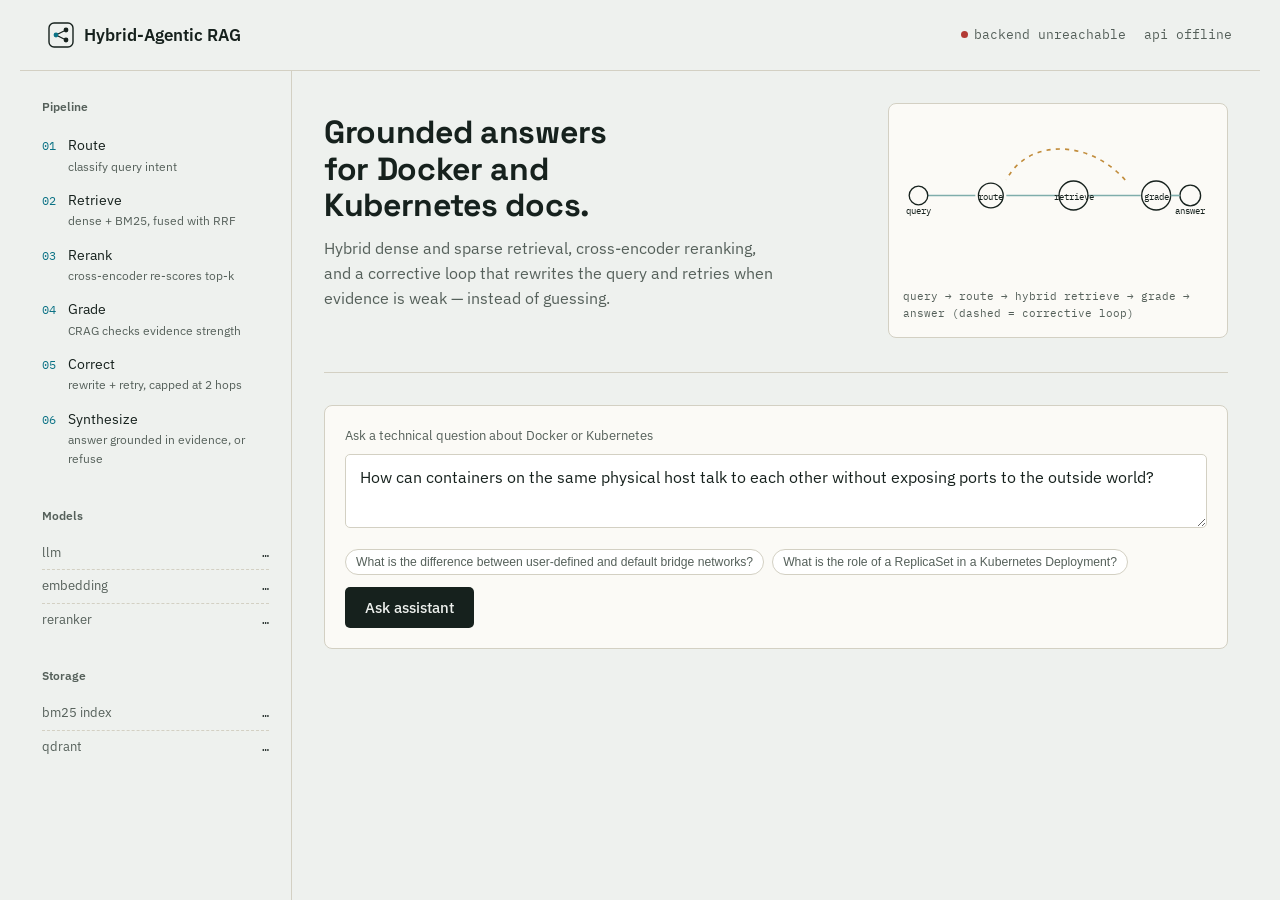
==== frontend/index.html @ 3bd8dc23 "feat: integrate pixel-faithful Claude frontend and optimize RAG query latency - Add pixel-faithful C" ====
<!DOCTYPE html>
<html lang="en">
<head>
<meta charset="UTF-8">
<meta name="viewport" content="width=device-width, initial-scale=1.0">
<title>Hybrid-Agentic RAG</title>
<link rel="preconnect" href="https://fonts.googleapis.com">
<link rel="preconnect" href="https://fonts.gstatic.com" crossorigin>
<link href="https://fonts.googleapis.com/css2?family=Space+Grotesk:wght@500;600;700&family=IBM+Plex+Sans:wght@400;500;600&family=IBM+Plex+Mono:wght@400;500&display=swap" rel="stylesheet">
<style>
  :root{
    --paper: #EEF1EE;
    --surface: #FBFAF6;
    --hairline: #D3D0C3;
    --ink: #16211D;
    --ink-soft: #55605A;
    --accent: #0B7285;
    --accent-soft: #DCEBEA;
    --accent-line: #7FADAB;
    --good: #2F7D53;
    --good-bg: #E4F0E7;
    --warn: #B8791C;
    --warn-bg: #F6EBD8;
    --bad: #B23A34;
    --bad-bg: #F5E2E0;
    --radius: 5px;
    --radius-lg: 8px;
  }

  @media (prefers-reduced-motion: reduce){
    *{ animation-duration: 0.001ms !important; transition-duration: 0.001ms !important; }
  }

  *{ box-sizing: border-box; }

  html, body{
    margin: 0;
    padding: 0;
    background: var(--paper);
    color: var(--ink);
    font-family: 'IBM Plex Sans', sans-serif;
    font-size: 16px;
    line-height: 1.55;
  }

  h1, h2, h3{
    font-family: 'Space Grotesk', sans-serif;
    margin: 0;
    letter-spacing: -0.01em;
  }

  code, .mono{
    font-family: 'IBM Plex Mono', monospace;
  }

  a{ color: inherit; }

  :focus-visible{
    outline: 2px solid var(--accent);
    outline-offset: 2px;
    border-radius: 3px;
  }

  /* ---------- shell ---------- */

  .shell{
    display: grid;
    grid-template-columns: 272px 1fr;
    grid-template-rows: auto 1fr;
    min-height: 100vh;
    max-width: 1240px;
    margin: 0 auto;
  }

  header.top{
    grid-column: 1 / -1;
    display: flex;
    align-items: center;
    justify-content: space-between;
    padding: 22px 28px;
    border-bottom: 1px solid var(--hairline);
  }

  .brand{
    display: flex;
    align-items: center;
    gap: 10px;
  }

  .brand-mark{
    width: 26px;
    height: 26px;
    flex: none;
  }

  .brand-name{
    font-size: 1.05rem;
    font-weight: 600;
  }

  .top-meta{
    display: flex;
    align-items: center;
    gap: 18px;
    font-family: 'IBM Plex Mono', monospace;
    font-size: 0.8rem;
    color: var(--ink-soft);
  }

  .status-dot{
    display: inline-block;
    width: 7px;
    height: 7px;
    border-radius: 50%;
    background: var(--good);
    margin-right: 6px;
    position: relative;
    top: -1px;
  }

  .status-dot.fail{
    background: var(--bad);
  }

  /* ---------- rail ---------- */

  aside.rail{
    border-right: 1px solid var(--hairline);
    padding: 26px 22px;
  }

  .rail-section{
    margin-bottom: 30px;
  }

  .rail-title{
    font-size: 0.78rem;
    font-weight: 600;
    color: var(--ink-soft);
    margin-bottom: 12px;
  }

  .pipe-step{
    display: flex;
    align-items: flex-start;
    gap: 10px;
    padding: 7px 0;
    font-size: 0.86rem;
  }

  .pipe-num{
    font-family: 'IBM Plex Mono', monospace;
    font-size: 0.72rem;
    color: var(--accent);
    width: 16px;
    flex: none;
    padding-top: 2px;
  }

  .pipe-label{ color: var(--ink); }
  .pipe-sub{ display:block; color: var(--ink-soft); font-size: 0.78rem; }

  .model-row{
    display: flex;
    justify-content: space-between;
    align-items: baseline;
    padding: 6px 0;
    border-bottom: 1px dashed var(--hairline);
    font-size: 0.82rem;
    gap: 10px;
  }
  .model-row:last-child{ border-bottom: none; }

  .model-key{ color: var(--ink-soft); }
  .model-val{
    font-family: 'IBM Plex Mono', monospace;
    font-size: 0.76rem;
    color: var(--ink);
    text-align: right;
    word-break: break-word;
  }

  /* ---------- main ---------- */

  main{
    padding: 32px 32px 60px;
  }

  .hero{
    display: grid;
    grid-template-columns: 1fr 340px;
    gap: 36px;
    align-items: center;
    padding-bottom: 34px;
    border-bottom: 1px solid var(--hairline);
    margin-bottom: 32px;
  }

  .hero h1{
    font-size: 2rem;
    line-height: 1.15;
    max-width: 15ch;
  }

  .hero p{
    margin-top: 12px;
    max-width: 46ch;
    color: var(--ink-soft);
  }

  .diagram-wrap{
    background: var(--surface);
    border: 1px solid var(--hairline);
    border-radius: var(--radius-lg);
    padding: 14px;
  }

  .diagram-cap{
    font-family: 'IBM Plex Mono', monospace;
    font-size: 0.7rem;
    color: var(--ink-soft);
    margin-top: 8px;
  }

  .flow-line{
    fill: none;
    stroke: var(--accent-line);
    stroke-width: 1.6;
    stroke-dasharray: 480;
    stroke-dashoffset: 480;
    animation: draw 1.4s ease forwards 0.2s;
  }
  .flow-line.loop{
    stroke-dasharray: 4 5;
    stroke: var(--warn);
    opacity: 0.85;
  }
  @keyframes draw{ to{ stroke-dashoffset: 0; } }

  .node circle{ fill: var(--surface); stroke: var(--ink); stroke-width: 1.3; }
  .node text{
    font-family: 'IBM Plex Mono', monospace;
    font-size: 8.5px;
    fill: var(--ink);
  }

  /* ---------- query panel ---------- */

  .query-panel{
    background: var(--surface);
    border: 1px solid var(--hairline);
    border-radius: var(--radius-lg);
    padding: 20px;
    margin-bottom: 26px;
  }

  .query-panel label{
    display: block;
    font-size: 0.82rem;
    color: var(--ink-soft);
    margin-bottom: 8px;
  }

  textarea{
    width: 100%;
    min-height: 74px;
    resize: vertical;
    font-family: 'IBM Plex Sans', sans-serif;
    font-size: 0.98rem;
    color: var(--ink);
    background: #fff;
    border: 1px solid var(--hairline);
    border-radius: var(--radius);
    padding: 12px 14px;
  }
  textarea:focus{ border-color: var(--accent); }

  .query-actions{
    display: flex;
    align-items: center;
    justify-content: space-between;
    margin-top: 14px;
    flex-wrap: wrap;
    gap: 12px;
  }

  .chip-row{
    display: flex;
    gap: 8px;
    flex-wrap: wrap;
  }

  .chip{
    font-size: 0.76rem;
    padding: 5px 10px;
    border: 1px solid var(--hairline);
    background: #fff;
    border-radius: 999px;
    cursor: pointer;
    color: var(--ink-soft);
    transition: border-color 0.15s, color 0.15s;
  }
  .chip:hover{ border-color: var(--accent); color: var(--accent); }

  button.ask{
    background: var(--ink);
    color: var(--paper);
    border: none;
    padding: 11px 20px;
    border-radius: var(--radius);
    font-family: 'IBM Plex Sans', sans-serif;
    font-weight: 500;
    font-size: 0.92rem;
    cursor: pointer;
    transition: background 0.15s;
    white-space: nowrap;
  }
  button.ask:hover{ background: var(--accent); }
  button.ask:disabled{ opacity: 0.55; cursor: default; }

  .run-log{
    margin-top: 14px;
    font-family: 'IBM Plex Mono', monospace;
    font-size: 0.78rem;
    color: var(--ink-soft);
    display: none;
  }
  .run-log.active{ display: block; }
  .run-log span{ color: var(--accent); }

  /* ---------- result ---------- */

  #result{
    display: none;
  }
  #result.active{
    display: block;
    animation: reveal 0.35s ease;
  }
  @keyframes reveal{
    from{ opacity: 0; transform: translateY(6px); }
    to{ opacity: 1; transform: translateY(0); }
  }

  .answer-card{
    border: 1px solid var(--hairline);
    background: var(--surface);
    border-radius: var(--radius-lg);
    padding: 22px;
  }

  .answer-card h2{
    font-size: 1rem;
    margin-bottom: 12px;
  }

  .answer-card p{
    margin: 0;
    max-width: 68ch;
  }

  .entity{
    font-family: 'IBM Plex Mono', monospace;
    font-size: 0.85em;
    background: var(--accent-soft);
    color: var(--accent);
    padding: 1px 6px;
    border-radius: 4px;
  }

  .stat-strip{
    display: grid;
    grid-template-columns: repeat(4, 1fr);
    gap: 1px;
    background: var(--hairline);
    border: 1px solid var(--hairline);
    border-radius: var(--radius-lg);
    overflow: hidden;
    margin: 22px 0;
  }

  .stat{
    background: var(--surface);
    padding: 16px 18px;
  }

  .stat-label{
    font-size: 0.74rem;
    color: var(--ink-soft);
    margin-bottom: 6px;
  }

  .stat-val{
    font-family: 'Space Grotesk', sans-serif;
    font-size: 1.35rem;
    font-weight: 600;
  }

  .badge{
    display: inline-block;
    font-family: 'IBM Plex Mono', monospace;
    font-size: 0.72rem;
    padding: 2px 8px;
    border-radius: 4px;
  }
  .badge.good{ background: var(--good-bg); color: var(--good); }
  .badge.warn{ background: var(--warn-bg); color: var(--warn); }
  .badge.bad{ background: var(--bad-bg); color: var(--bad); }

  details.trace{
    border: 1px solid var(--hairline);
    border-radius: var(--radius-lg);
    background: var(--surface);
    padding: 4px 18px;
  }

  details.trace summary{
    cursor: pointer;
    padding: 14px 0;
    font-weight: 500;
    font-size: 0.9rem;
    list-style: none;
    display: flex;
    align-items: center;
    justify-content: space-between;
  }
  details.trace summary::-webkit-details-marker{ display: none; }
  details.trace summary::after{
    content: '+';
    font-family: 'IBM Plex Mono', monospace;
    color: var(--ink-soft);
    font-size: 1rem;
  }
  details.trace[open] summary::after{ content: '–'; }

  .trace-steps{
    padding: 2px 0 18px;
    border-top: 1px dashed var(--hairline);
  }

  .trace-step{
    display: grid;
    grid-template-columns: 90px 1fr;
    gap: 14px;
    padding: 10px 0;
    font-size: 0.83rem;
  }
  .trace-step + .trace-step{ border-top: 1px solid var(--hairline); }

  .trace-tag{
    font-family: 'IBM Plex Mono', monospace;
    font-size: 0.7rem;
    color: var(--accent);
    padding-top: 1px;
  }

  .trace-body code{
    display: block;
    margin-top: 4px;
    color: var(--ink-soft);
    font-size: 0.78rem;
  }

  /* ---------- sources ---------- */

  .sources-section{
    margin-top: 22px;
  }

  .sources-title{
    font-size: 0.9rem;
    font-weight: 500;
    margin-bottom: 12px;
  }

  .source-card{
    border: 1px solid var(--hairline);
    border-radius: var(--radius-lg);
    background: var(--surface);
    margin-bottom: 10px;
    overflow: hidden;
  }

  .source-header{
    display: flex;
    justify-content: space-between;
    align-items: center;
    padding: 12px 16px;
    cursor: pointer;
    font-size: 0.82rem;
  }
  .source-header:hover{ background: var(--paper); }

  .source-id{
    font-family: 'IBM Plex Mono', monospace;
    font-size: 0.76rem;
    color: var(--accent);
    font-weight: 500;
  }

  .source-meta{
    display: flex;
    align-items: center;
    gap: 10px;
    font-size: 0.76rem;
    color: var(--ink-soft);
  }

  .source-score{
    font-family: 'IBM Plex Mono', monospace;
    font-size: 0.72rem;
    padding: 2px 8px;
    border-radius: 4px;
    background: var(--accent-soft);
    color: var(--accent);
  }

  .source-body{
    display: none;
    padding: 0 16px 14px;
    border-top: 1px dashed var(--hairline);
    font-size: 0.82rem;
    color: var(--ink-soft);
    line-height: 1.55;
    white-space: pre-wrap;
    word-break: break-word;
  }

  .source-card.open .source-body{
    display: block;
    padding-top: 12px;
  }

  .source-chevron{
    font-family: 'IBM Plex Mono', monospace;
    font-size: 0.7rem;
    color: var(--ink-soft);
    transition: transform 0.15s;
  }

  .source-card.open .source-chevron{
    transform: rotate(90deg);
  }

  /* ---------- error ---------- */

  .error-card{
    border: 1px solid var(--bad);
    background: var(--bad-bg);
    border-radius: var(--radius-lg);
    padding: 16px 20px;
    margin-bottom: 22px;
    font-size: 0.88rem;
    color: var(--bad);
    display: none;
  }
  .error-card.active{ display: block; }

  @media (max-width: 860px){
    .shell{ grid-template-columns: 1fr; }
    aside.rail{ border-right: none; border-bottom: 1px solid var(--hairline); }
    .hero{ grid-template-columns: 1fr; }
    .stat-strip{ grid-template-columns: repeat(2, 1fr); }
  }
</style>
</head>
<body>

<div class="shell">

  <header class="top">
    <div class="brand">
      <svg class="brand-mark" viewBox="0 0 26 26" fill="none">
        <rect x="1" y="1" width="24" height="24" rx="5" stroke="#16211D" stroke-width="1.4"/>
        <circle cx="8" cy="13" r="2.4" fill="#0B7285"/>
        <circle cx="18" cy="8" r="2.4" fill="#16211D"/>
        <circle cx="18" cy="18" r="2.4" fill="#16211D"/>
        <path d="M10 12L16 9M10 14L16 17" stroke="#16211D" stroke-width="1.2"/>
      </svg>
      <span class="brand-name">Hybrid-Agentic RAG</span>
    </div>
    <div class="top-meta">
      <span><span class="status-dot" id="ollamaDot"></span><span id="ollamaLabel">ollama checking…</span></span>
      <span class="mono" id="apiVersion">api …</span>
    </div>
  </header>

  <aside class="rail">
    <div class="rail-section">
      <div class="rail-title">Pipeline</div>
      <div class="pipe-step"><span class="pipe-num">01</span><span class="pipe-label">Route<span class="pipe-sub">classify query intent</span></span></div>
      <div class="pipe-step"><span class="pipe-num">02</span><span class="pipe-label">Retrieve<span class="pipe-sub">dense + BM25, fused with RRF</span></span></div>
      <div class="pipe-step"><span class="pipe-num">03</span><span class="pipe-label">Rerank<span class="pipe-sub">cross-encoder re-scores top-k</span></span></div>
      <div class="pipe-step"><span class="pipe-num">04</span><span class="pipe-label">Grade<span class="pipe-sub">CRAG checks evidence strength</span></span></div>
      <div class="pipe-step"><span class="pipe-num">05</span><span class="pipe-label">Correct<span class="pipe-sub">rewrite + retry, capped at 2 hops</span></span></div>
      <div class="pipe-step"><span class="pipe-num">06</span><span class="pipe-label">Synthesize<span class="pipe-sub">answer grounded in evidence, or refuse</span></span></div>
    </div>

    <div class="rail-section">
      <div class="rail-title">Models</div>
      <div class="model-row"><span class="model-key">llm</span><span class="model-val" id="modelLlm">…</span></div>
      <div class="model-row"><span class="model-key">embedding</span><span class="model-val" id="modelEmbed">…</span></div>
      <div class="model-row"><span class="model-key">reranker</span><span class="model-val" id="modelReranker">…</span></div>
    </div>

    <div class="rail-section">
      <div class="rail-title">Storage</div>
      <div class="model-row"><span class="model-key">bm25 index</span><span class="model-val" id="storageBm25">…</span></div>
      <div class="model-row"><span class="model-key">qdrant</span><span class="model-val" id="storageQdrant">…</span></div>
    </div>
  </aside>

  <main>
    <section class="hero">
      <div>
        <h1>Grounded answers for Docker and Kubernetes docs.</h1>
        <p>Hybrid dense and sparse retrieval, cross-encoder reranking, and a corrective loop that rewrites the query and retries when evidence is weak — instead of guessing.</p>
      </div>
      <div class="diagram-wrap">
        <svg viewBox="0 0 300 150" width="100%">
          <path class="flow-line" d="M20 75 H70" />
          <path class="flow-line" d="M100 75 H150" />
          <path class="flow-line" d="M180 75 H230" />
          <path class="flow-line loop" d="M215 60 C 180 20, 120 20, 100 60" />
          <g class="node"><circle cx="15" cy="75" r="9"/><text x="15" y="93" text-anchor="middle">query</text></g>
          <g class="node"><circle cx="85" cy="75" r="12"/><text x="85" y="79" text-anchor="middle">route</text></g>
          <g class="node"><circle cx="165" cy="75" r="14"/><text x="165" y="79" text-anchor="middle">retrieve</text></g>
          <g class="node"><circle cx="245" cy="75" r="14"/><text x="245" y="79" text-anchor="middle">grade</text></g>
          <g class="node"><circle cx="278" cy="75" r="10"/><text x="278" y="93" text-anchor="middle">answer</text></g>
          <path class="flow-line" d="M259 75 H268" />
        </svg>
        <div class="diagram-cap">query → route → hybrid retrieve → grade → answer (dashed = corrective loop)</div>
      </div>
    </section>

    <section class="query-panel">
      <label for="q">Ask a technical question about Docker or Kubernetes</label>
      <textarea id="q">How can containers on the same physical host talk to each other without exposing ports to the outside world?</textarea>
      <div class="query-actions">
        <div class="chip-row">
          <button class="chip" type="button" onclick="fillQ(this)">What is the difference between user-defined and default bridge networks?</button>
          <button class="chip" type="button" onclick="fillQ(this)">What is the role of a ReplicaSet in a Kubernetes Deployment?</button>
        </div>
        <button class="ask" id="askBtn" onclick="runQuery()">Ask assistant</button>
      </div>
      <div class="run-log" id="runLog"></div>
    </section>

    <div class="error-card" id="errorCard"></div>

    <section id="result">
      <div class="answer-card">
        <h2>Answer</h2>
        <p id="answerText"></p>
      </div>

      <div class="stat-strip">
        <div class="stat">
          <div class="stat-label">Evidence grade</div>
          <div class="stat-val" id="statGrade"></div>
        </div>
        <div class="stat">
          <div class="stat-label">Retrieval hops</div>
          <div class="stat-val" id="statHops"></div>
        </div>
        <div class="stat">
          <div class="stat-label">CRAG corrected</div>
          <div class="stat-val" id="statCorrected"></div>
        </div>
        <div class="stat">
          <div class="stat-label">Total latency</div>
          <div class="stat-val" id="statLatency"></div>
        </div>
      </div>

      <details class="trace">
        <summary>Query rewriting trace</summary>
        <div class="trace-steps" id="traceSteps"></div>
      </details>

      <div class="sources-section" id="sourcesSection" style="display:none">
        <div class="sources-title" id="sourcesTitle">Retrieved sources</div>
        <div id="sourcesList"></div>
      </div>
    </section>
  </main>

</div>

<script>
  var API_BASE = 'http://127.0.0.1:8000';

  /* ---- chip fill (unchanged) ---- */
  function fillQ(el){
    document.getElementById('q').value = el.textContent;
  }

  /* ---- health check on load ---- */
  (function checkHealth(){
    fetch(API_BASE + '/health', { signal: AbortSignal.timeout(8000) })
      .then(function(r){ return r.json(); })
      .then(function(d){
        // Ollama status
        var dot = document.getElementById('ollamaDot');
        var label = document.getElementById('ollamaLabel');
        if(d.readiness && d.readiness.ollama_reachable){
          dot.classList.remove('fail');
          label.textContent = 'ollama reachable';
        } else {
          dot.classList.add('fail');
          label.textContent = 'ollama unreachable';
        }
        // API version
        document.getElementById('apiVersion').textContent = 'api v' + (d.version || '0.1.0');
        // Models
        if(d.models){
          document.getElementById('modelLlm').textContent = d.models.ollama_model || '—';
          document.getElementById('modelEmbed').textContent = d.models.embedding_model || '—';
          document.getElementById('modelReranker').textContent = d.models.reranker_model || '—';
        }
        // Storage
        if(d.readiness){
          document.getElementById('storageBm25').textContent = d.readiness.bm25_index_ready ? 'ready' : 'not found';
          document.getElementById('storageQdrant').textContent = d.readiness.qdrant_storage_ready ? 'ready' : 'not found';
        }
      })
      .catch(function(){
        document.getElementById('ollamaDot').classList.add('fail');
        document.getElementById('ollamaLabel').textContent = 'backend unreachable';
        document.getElementById('apiVersion').textContent = 'api offline';
      });
  })();

  /* ---- run query (real API call) ---- */
  function runQuery(){
    var btn = document.getElementById('askBtn');
    var log = document.getElementById('runLog');
    var result = document.getElementById('result');
    var errorCard = document.getElementById('errorCard');
    var question = document.getElementById('q').value.trim();

    if(!question) return;

    btn.disabled = true;
    result.classList.remove('active');
    errorCard.classList.remove('active');
    log.classList.add('active');

    // Animate pipeline steps while waiting
    var steps = ['routing query…', 'retrieving evidence (dense + BM25)…', 'reranking candidates…', 'grading evidence…', 'synthesizing answer…'];
    var i = 0;
    log.innerHTML = '<span>›</span> ' + steps[0];
    var iv = setInterval(function(){
      i++;
      if(i < steps.length){
        log.innerHTML = '<span>›</span> ' + steps[i];
      } else {
        // Loop on last step until response arrives
        log.innerHTML = '<span>›</span> ' + steps[steps.length - 1];
      }
    }, 800);

    fetch(API_BASE + '/query', {
      method: 'POST',
      headers: { 'Content-Type': 'application/json' },
      body: JSON.stringify({ question: question })
    })
    .then(function(r){
      if(!r.ok){
        return r.json().catch(function(){ return null; }).then(function(body){
          throw new Error(body && body.detail ? body.detail : 'HTTP ' + r.status);
        });
      }
      return r.json();
    })
    .then(function(data){
      clearInterval(iv);
      log.classList.remove('active');
      btn.disabled = false;
      renderResult(data);
    })
    .catch(function(err){
      clearInterval(iv);
      log.classList.remove('active');
      btn.disabled = false;
      errorCard.textContent = err.message || 'Failed to reach the backend.';
      errorCard.classList.add('active');
    });
  }

  /* ---- render result from real backend data ---- */
  function renderResult(data){
    var result = document.getElementById('result');
    var orch = data.orchestration || {};
    var perf = data.performance || {};

    // Answer
    document.getElementById('answerText').textContent = data.answer || '';

    // Evidence grade badge
    var grade = (orch.final_evidence_grade || 'N/A').toUpperCase();
    var gradeClass = 'badge';
    if(grade === 'GOOD') gradeClass += ' good';
    else if(grade === 'PARTIAL') gradeClass += ' warn';
    else if(grade === 'BAD') gradeClass += ' bad';
    document.getElementById('statGrade').innerHTML = '<span class="' + gradeClass + '">' + escapeHtml(grade) + '</span>';

    // Hops
    document.getElementById('statHops').textContent = (orch.hops_executed != null ? orch.hops_executed : '—') + ' / 2';

    // CRAG corrected
    var corrected = orch.is_corrected;
    var corrBadge = corrected ? '<span class="badge warn">Yes</span>' : '<span class="badge good">No</span>';
    document.getElementById('statCorrected').innerHTML = corrBadge;

    // Latency
    var ms = perf.total_latency_ms;
    if(ms != null){
      document.getElementById('statLatency').textContent = ms >= 1000 ? (ms / 1000).toFixed(2) + 's' : Math.round(ms) + 'ms';
    } else {
      document.getElementById('statLatency').textContent = '—';
    }

    // Trace section
    var traceSteps = document.getElementById('traceSteps');
    var traceHtml = '';

    // Route step
    traceHtml += '<div class="trace-step"><span class="trace-tag">route</span><div class="trace-body">classified as <strong>' + (orch.retrieval_needed ? 'technical' : 'conversational') + '</strong>'
      + '<code>retrieval_needed = ' + (orch.retrieval_needed ? 'true' : 'false') + '</code></div></div>';

    // Rewrite step (if rewritten queries exist)
    var queries = orch.rewritten_queries || [];
    if(queries.length > 0){
      for(var qi = 0; qi < queries.length; qi++){
        traceHtml += '<div class="trace-step"><span class="trace-tag">rewrite</span><div class="trace-body">query rewritten for retrieval'
          + '<code>"' + escapeHtml(queries[qi]) + '"</code></div></div>';
      }
    }

    // Retrieve step
    traceHtml += '<div class="trace-step"><span class="trace-tag">retrieve</span><div class="trace-body">dense + BM25 fused with RRF, ' + (data.sources ? data.sources.length : 0) + ' source(s) returned'
      + '<code>hops_executed = ' + (orch.hops_executed != null ? orch.hops_executed : '—') + '</code></div></div>';

    // Grade step
    traceHtml += '<div class="trace-step"><span class="trace-tag">grade</span><div class="trace-body">evidence grade: ' + grade + (orch.is_corrected ? ', corrective retrieval triggered' : ', no correction needed')
      + '<code>grade = ' + grade + '  hop = ' + (orch.hops_executed != null ? orch.hops_executed : '—') + '/2</code></div></div>';

    traceSteps.innerHTML = traceHtml;

    // Sources section
    var sources = data.sources || [];
    var sourcesSection = document.getElementById('sourcesSection');
    var sourcesList = document.getElementById('sourcesList');
    var sourcesTitle = document.getElementById('sourcesTitle');

    if(sources.length > 0){
      sourcesTitle.textContent = 'Retrieved sources (' + sources.length + ')';
      var srcHtml = '';
      for(var si = 0; si < sources.length; si++){
        var s = sources[si];
        var fileName = (s.source || '').split('/').pop() || s.source || 'unknown';
        var chunkId = s.chunk_id || 'chunk_' + si;
        var scoreStr = s.rerank_score != null ? s.rerank_score.toFixed(3) : '—';
        srcHtml += '<div class="source-card" onclick="this.classList.toggle(\'open\')">'
          + '<div class="source-header">'
          + '<span class="source-id">' + escapeHtml(chunkId) + '</span>'
          + '<div class="source-meta">'
          + '<span>' + escapeHtml(fileName) + '</span>'
          + '<span class="source-score">' + scoreStr + '</span>'
          + '<span class="source-chevron">▶</span>'
          + '</div>'
          + '</div>'
          + '<div class="source-body">' + escapeHtml(s.text || '') + '</div>'
          + '</div>';
      }
      sourcesList.innerHTML = srcHtml;
      sourcesSection.style.display = 'block';
    } else {
      sourcesSection.style.display = 'none';
    }

    result.classList.add('active');
    result.scrollIntoView({ behavior: 'smooth', block: 'nearest' });
  }

  function escapeHtml(t){
    var d = document.createElement('div');
    d.appendChild(document.createTextNode(t));
    return d.innerHTML;
  }
</script>

</body>
</html>
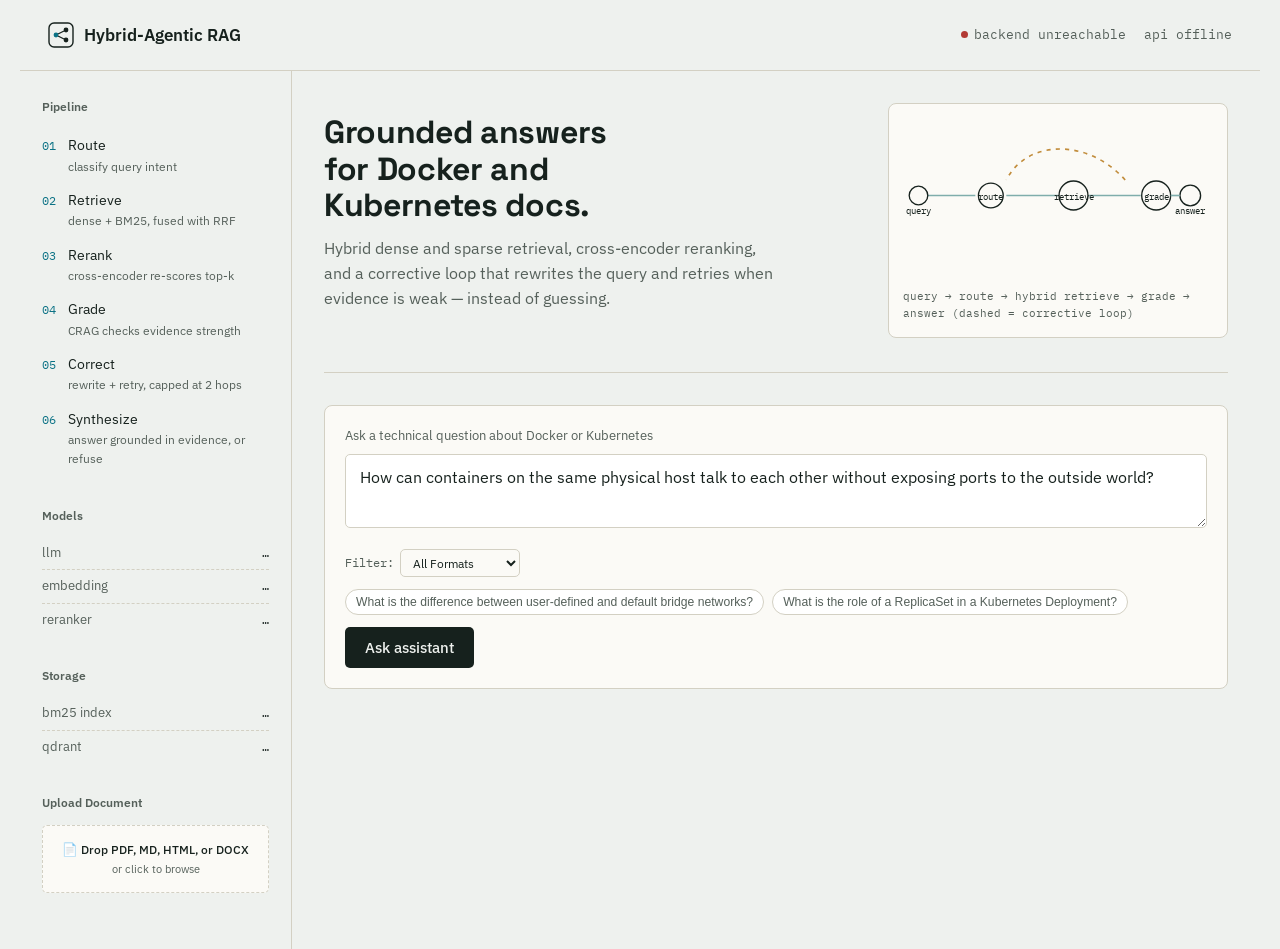
==== commit 995517f2: "perf: optimize query latency with parallel retrieval, connection pooling, and CRAG fast-paths - Para" ====
--- a/frontend/index.html
+++ b/frontend/index.html
@@ -556,6 +556,138 @@
   }
   .error-card.active{ display: block; }
 
+  /* ---------- upload section ---------- */
+  .upload-dropzone{
+    border: 1px dashed var(--hairline);
+    border-radius: var(--radius);
+    background: var(--surface);
+    padding: 14px 10px;
+    text-align: center;
+    cursor: pointer;
+    transition: border-color 0.15s, background 0.15s;
+  }
+  .upload-dropzone:hover, .upload-dropzone.dragover{
+    border-color: var(--accent);
+    background: var(--accent-soft);
+  }
+  .upload-icon-label{
+    font-size: 0.78rem;
+    font-weight: 500;
+    color: var(--ink);
+    word-break: break-word;
+  }
+  .upload-sub{
+    font-size: 0.7rem;
+    color: var(--ink-soft);
+    margin-top: 2px;
+  }
+  .upload-action-btn{
+    width: 100%;
+    margin-top: 8px;
+    background: var(--accent);
+    color: var(--surface);
+    border: none;
+    border-radius: var(--radius);
+    padding: 7px 12px;
+    font-family: 'IBM Plex Sans', sans-serif;
+    font-size: 0.8rem;
+    font-weight: 500;
+    cursor: pointer;
+    transition: opacity 0.15s;
+  }
+  .upload-action-btn:hover{ opacity: 0.9; }
+  .upload-action-btn:disabled{ opacity: 0.5; cursor: not-allowed; }
+  .upload-status-box{
+    margin-top: 8px;
+    padding: 8px 10px;
+    border-radius: var(--radius);
+    font-size: 0.74rem;
+    font-family: 'IBM Plex Mono', monospace;
+    line-height: 1.4;
+    border: 1px solid var(--hairline);
+    background: var(--surface);
+  }
+  .upload-status-box.success{
+    border-color: var(--good);
+    background: var(--good-bg);
+    color: var(--good);
+  }
+  .upload-status-box.error{
+    border-color: var(--bad);
+    background: var(--bad-bg);
+    color: var(--bad);
+  }
+  .upload-status-box.loading{
+    border-color: var(--accent-line);
+    background: var(--accent-soft);
+    color: var(--accent);
+  }
+
+  /* ---------- conversational memory indicator ---------- */
+  .conv-indicator{
+    display: flex;
+    align-items: center;
+    justify-content: space-between;
+    gap: 8px;
+    padding: 6px 12px;
+    background: var(--surface);
+    border: 1px solid var(--hairline);
+    border-radius: var(--radius);
+    font-size: 0.78rem;
+    margin-bottom: 12px;
+  }
+  .conv-badge{
+    font-family: 'IBM Plex Mono', monospace;
+    font-size: 0.7rem;
+    padding: 2px 6px;
+    border-radius: 3px;
+    background: var(--accent-soft);
+    color: var(--accent);
+    font-weight: 500;
+  }
+  .conv-text{
+    color: var(--ink-soft);
+    flex: 1;
+    margin-left: 6px;
+  }
+  .conv-clear{
+    background: none;
+    border: none;
+    color: var(--bad);
+    cursor: pointer;
+    font-size: 0.75rem;
+    font-family: 'IBM Plex Mono', monospace;
+    padding: 2px 4px;
+    text-decoration: underline;
+  }
+
+  /* ---------- metadata filter strip ---------- */
+  .filter-strip{
+    display: inline-flex;
+    align-items: center;
+    gap: 6px;
+    margin-right: 8px;
+  }
+  .filter-label{
+    font-size: 0.74rem;
+    color: var(--ink-soft);
+    font-family: 'IBM Plex Mono', monospace;
+  }
+  .filter-select{
+    font-family: 'IBM Plex Sans', sans-serif;
+    font-size: 0.78rem;
+    padding: 4px 8px;
+    border: 1px solid var(--hairline);
+    border-radius: var(--radius);
+    background: var(--surface);
+    color: var(--ink);
+    cursor: pointer;
+    outline: none;
+  }
+  .filter-select:focus{
+    border-color: var(--accent);
+  }
+
   @media (max-width: 860px){
     .shell{ grid-template-columns: 1fr; }
     aside.rail{ border-right: none; border-bottom: 1px solid var(--hairline); }
@@ -607,6 +739,17 @@
       <div class="rail-title">Storage</div>
       <div class="model-row"><span class="model-key">bm25 index</span><span class="model-val" id="storageBm25">…</span></div>
       <div class="model-row"><span class="model-key">qdrant</span><span class="model-val" id="storageQdrant">…</span></div>
+    </div>
+
+    <div class="rail-section">
+      <div class="rail-title">Upload Document</div>
+      <div class="upload-dropzone" id="uploadDropzone" onclick="document.getElementById('docFileInput').click()">
+        <input type="file" id="docFileInput" accept=".pdf,.md,.html,.htm,.markdown,.docx" style="display:none" onchange="onFileSelected(event)">
+        <div class="upload-icon-label" id="uploadIconLabel">📄 Drop PDF, MD, HTML, or DOCX</div>
+        <div class="upload-sub">or click to browse</div>
+      </div>
+      <button class="upload-action-btn" id="uploadActionBtn" style="display:none" onclick="uploadDocumentFile()">Upload & Index</button>
+      <div class="upload-status-box" id="uploadStatusBox" style="display:none"></div>
     </div>
   </aside>
 
@@ -634,9 +777,24 @@
     </section>
 
     <section class="query-panel">
+      <div class="conv-indicator" id="convIndicator" style="display:none">
+        <span class="conv-badge">Follow-up Mode</span>
+        <span class="conv-text" id="convText">Previous turn context active</span>
+        <button class="conv-clear" type="button" onclick="clearConversation()">Clear history</button>
+      </div>
       <label for="q">Ask a technical question about Docker or Kubernetes</label>
       <textarea id="q">How can containers on the same physical host talk to each other without exposing ports to the outside world?</textarea>
       <div class="query-actions">
+        <div class="filter-strip">
+          <span class="filter-label">Filter:</span>
+          <select id="filterDocType" class="filter-select">
+            <option value="">All Formats</option>
+            <option value="pdf">PDF only</option>
+            <option value="html">HTML only</option>
+            <option value="markdown">Markdown only</option>
+            <option value="docx">DOCX only</option>
+          </select>
+        </div>
         <div class="chip-row">
           <button class="chip" type="button" onclick="fillQ(this)">What is the difference between user-defined and default bridge networks?</button>
           <button class="chip" type="button" onclick="fillQ(this)">What is the role of a ReplicaSet in a Kubernetes Deployment?</button>
@@ -688,19 +846,27 @@
 </div>
 
 <script>
-  var API_BASE = 'http://127.0.0.1:8000';
-
-  /* ---- chip fill (unchanged) ---- */
+  var API_BASE = (window.location.port === '8000' || window.location.origin.includes(':8000')) ? '' : 'http://127.0.0.1:8000';
+  var conversationHistory = [];
+  var selectedUploadFile = null;
+
+  /* ---- chip fill ---- */
   function fillQ(el){
     document.getElementById('q').value = el.textContent;
   }
 
+  /* ---- conversation memory reset ---- */
+  function clearConversation(){
+    conversationHistory = [];
+    document.getElementById('convIndicator').style.display = 'none';
+    document.getElementById('result').classList.remove('active');
+  }
+
   /* ---- health check on load ---- */
-  (function checkHealth(){
+  function checkHealth(){
     fetch(API_BASE + '/health', { signal: AbortSignal.timeout(8000) })
       .then(function(r){ return r.json(); })
       .then(function(d){
-        // Ollama status
         var dot = document.getElementById('ollamaDot');
         var label = document.getElementById('ollamaLabel');
         if(d.readiness && d.readiness.ollama_reachable){
@@ -710,15 +876,12 @@
           dot.classList.add('fail');
           label.textContent = 'ollama unreachable';
         }
-        // API version
         document.getElementById('apiVersion').textContent = 'api v' + (d.version || '0.1.0');
-        // Models
         if(d.models){
           document.getElementById('modelLlm').textContent = d.models.ollama_model || '—';
           document.getElementById('modelEmbed').textContent = d.models.embedding_model || '—';
           document.getElementById('modelReranker').textContent = d.models.reranker_model || '—';
         }
-        // Storage
         if(d.readiness){
           document.getElementById('storageBm25').textContent = d.readiness.bm25_index_ready ? 'ready' : 'not found';
           document.getElementById('storageQdrant').textContent = d.readiness.qdrant_storage_ready ? 'ready' : 'not found';
@@ -729,9 +892,102 @@
         document.getElementById('ollamaLabel').textContent = 'backend unreachable';
         document.getElementById('apiVersion').textContent = 'api offline';
       });
+  }
+  checkHealth();
+
+  /* ---- document upload logic (Phase 1) ---- */
+  function onFileSelected(e){
+    var file = e.target.files && e.target.files[0];
+    if(!file) return;
+    selectedUploadFile = file;
+    document.getElementById('uploadIconLabel').textContent = '📄 ' + file.name;
+    var btn = document.getElementById('uploadActionBtn');
+    btn.style.display = 'block';
+    btn.disabled = false;
+    document.getElementById('uploadStatusBox').style.display = 'none';
+  }
+
+  // Setup drag-and-drop on upload dropzone
+  (function initDropzone(){
+    var dropZone = document.getElementById('uploadDropzone');
+    if(!dropZone) return;
+    ['dragenter', 'dragover'].forEach(function(evt){
+      dropZone.addEventListener(evt, function(e){
+        e.preventDefault();
+        dropZone.classList.add('dragover');
+      });
+    });
+    ['dragleave', 'drop'].forEach(function(evt){
+      dropZone.addEventListener(evt, function(e){
+        e.preventDefault();
+        dropZone.classList.remove('dragover');
+      });
+    });
+    dropZone.addEventListener('drop', function(e){
+      if(e.dataTransfer.files && e.dataTransfer.files.length > 0){
+        selectedUploadFile = e.dataTransfer.files[0];
+        document.getElementById('uploadIconLabel').textContent = '📄 ' + selectedUploadFile.name;
+        var btn = document.getElementById('uploadActionBtn');
+        btn.style.display = 'block';
+        btn.disabled = false;
+        document.getElementById('uploadStatusBox').style.display = 'none';
+      }
+    });
   })();
 
-  /* ---- run query (real API call) ---- */
+  function uploadDocumentFile(){
+    if(!selectedUploadFile) return;
+    var btn = document.getElementById('uploadActionBtn');
+    var statusBox = document.getElementById('uploadStatusBox');
+    btn.disabled = true;
+    statusBox.className = 'upload-status-box loading';
+    statusBox.style.display = 'block';
+
+    var stages = ['Extracting text…', 'Creating chunks…', 'Generating embeddings…', 'Updating indexes…'];
+    var si = 0;
+    statusBox.textContent = stages[0];
+    var iv = setInterval(function(){
+      si++;
+      if(si < stages.length){
+        statusBox.textContent = stages[si];
+      }
+    }, 1200);
+
+    var formData = new FormData();
+    formData.append('file', selectedUploadFile);
+
+    fetch(API_BASE + '/documents/upload', {
+      method: 'POST',
+      body: formData
+    })
+    .then(function(r){
+      if(!r.ok){
+        return r.json().catch(function(){ return null; }).then(function(body){
+          throw new Error(body && body.detail ? body.detail : 'HTTP ' + r.status);
+        });
+      }
+      return r.json();
+    })
+    .then(function(data){
+      clearInterval(iv);
+      btn.disabled = false;
+      statusBox.className = 'upload-status-box success';
+      if(data.status === 'skipped'){
+        statusBox.textContent = 'ℹ️ ' + (data.message || 'Already indexed.');
+      } else {
+        statusBox.textContent = '✅ ' + data.filename + ' indexed (' + data.chunks_indexed + ' chunks, total ' + data.total_chunks + ')';
+      }
+      checkHealth();
+    })
+    .catch(function(err){
+      clearInterval(iv);
+      btn.disabled = false;
+      statusBox.className = 'upload-status-box error';
+      statusBox.textContent = '❌ ' + (err.message || 'Indexing failed.');
+    });
+  }
+
+  /* ---- run query (Phase 1 & Phase 2 Conversational RAG) ---- */
   function runQuery(){
     var btn = document.getElementById('askBtn');
     var log = document.getElementById('runLog');
@@ -755,15 +1011,23 @@
       if(i < steps.length){
         log.innerHTML = '<span>›</span> ' + steps[i];
       } else {
-        // Loop on last step until response arrives
         log.innerHTML = '<span>›</span> ' + steps[steps.length - 1];
       }
     }, 800);
 
+    var payload = { question: question };
+    if(conversationHistory.length > 0){
+      payload.chat_history = conversationHistory.slice(-4);
+    }
+    var docTypeFilter = document.getElementById('filterDocType') ? document.getElementById('filterDocType').value : '';
+    if(docTypeFilter){
+      payload.filters = { doc_type: docTypeFilter };
+    }
+
     fetch(API_BASE + '/query', {
       method: 'POST',
       headers: { 'Content-Type': 'application/json' },
-      body: JSON.stringify({ question: question })
+      body: JSON.stringify(payload)
     })
     .then(function(r){
       if(!r.ok){
@@ -777,7 +1041,18 @@
       clearInterval(iv);
       log.classList.remove('active');
       btn.disabled = false;
-      renderResult(data);
+
+      // Update conversational memory
+      conversationHistory.push({ role: 'user', content: question });
+      var ansText = data.answer || '';
+      var truncatedAns = ansText.length > 300 ? ansText.substring(0, 300) + '...' : ansText;
+      conversationHistory.push({ role: 'assistant', content: truncatedAns });
+
+      var totalTurns = Math.floor(conversationHistory.length / 2);
+      document.getElementById('convText').textContent = 'Turn ' + (totalTurns + 1) + ' (using last ' + Math.min(totalTurns, 2) + ' turn(s) for context)';
+      document.getElementById('convIndicator').style.display = 'flex';
+
+      renderResult(data, question);
     })
     .catch(function(err){
       clearInterval(iv);
@@ -789,7 +1064,7 @@
   }
 
   /* ---- render result from real backend data ---- */
-  function renderResult(data){
+  function renderResult(data, currentQuestion){
     var result = document.getElementById('result');
     var orch = data.orchestration || {};
     var perf = data.performance || {};
@@ -829,12 +1104,16 @@
     traceHtml += '<div class="trace-step"><span class="trace-tag">route</span><div class="trace-body">classified as <strong>' + (orch.retrieval_needed ? 'technical' : 'conversational') + '</strong>'
       + '<code>retrieval_needed = ' + (orch.retrieval_needed ? 'true' : 'false') + '</code></div></div>';
 
-    // Rewrite step (if rewritten queries exist)
+    // Rewrite / Conversational Memory step
     var queries = orch.rewritten_queries || [];
     if(queries.length > 0){
       for(var qi = 0; qi < queries.length; qi++){
-        traceHtml += '<div class="trace-step"><span class="trace-tag">rewrite</span><div class="trace-body">query rewritten for retrieval'
-          + '<code>"' + escapeHtml(queries[qi]) + '"</code></div></div>';
+        var rq = queries[qi];
+        var isMemoryReformulation = (qi === 0 && rq !== currentQuestion && conversationHistory.length > 2);
+        var tag = isMemoryReformulation ? 'memory' : 'rewrite';
+        var desc = isMemoryReformulation ? 'contextual reformulation from recent conversation history' : 'query optimized for hybrid retrieval';
+        traceHtml += '<div class="trace-step"><span class="trace-tag">' + tag + '</span><div class="trace-body">' + desc
+          + '<code>"' + escapeHtml(rq) + '"</code></div></div>';
       }
     }
 
